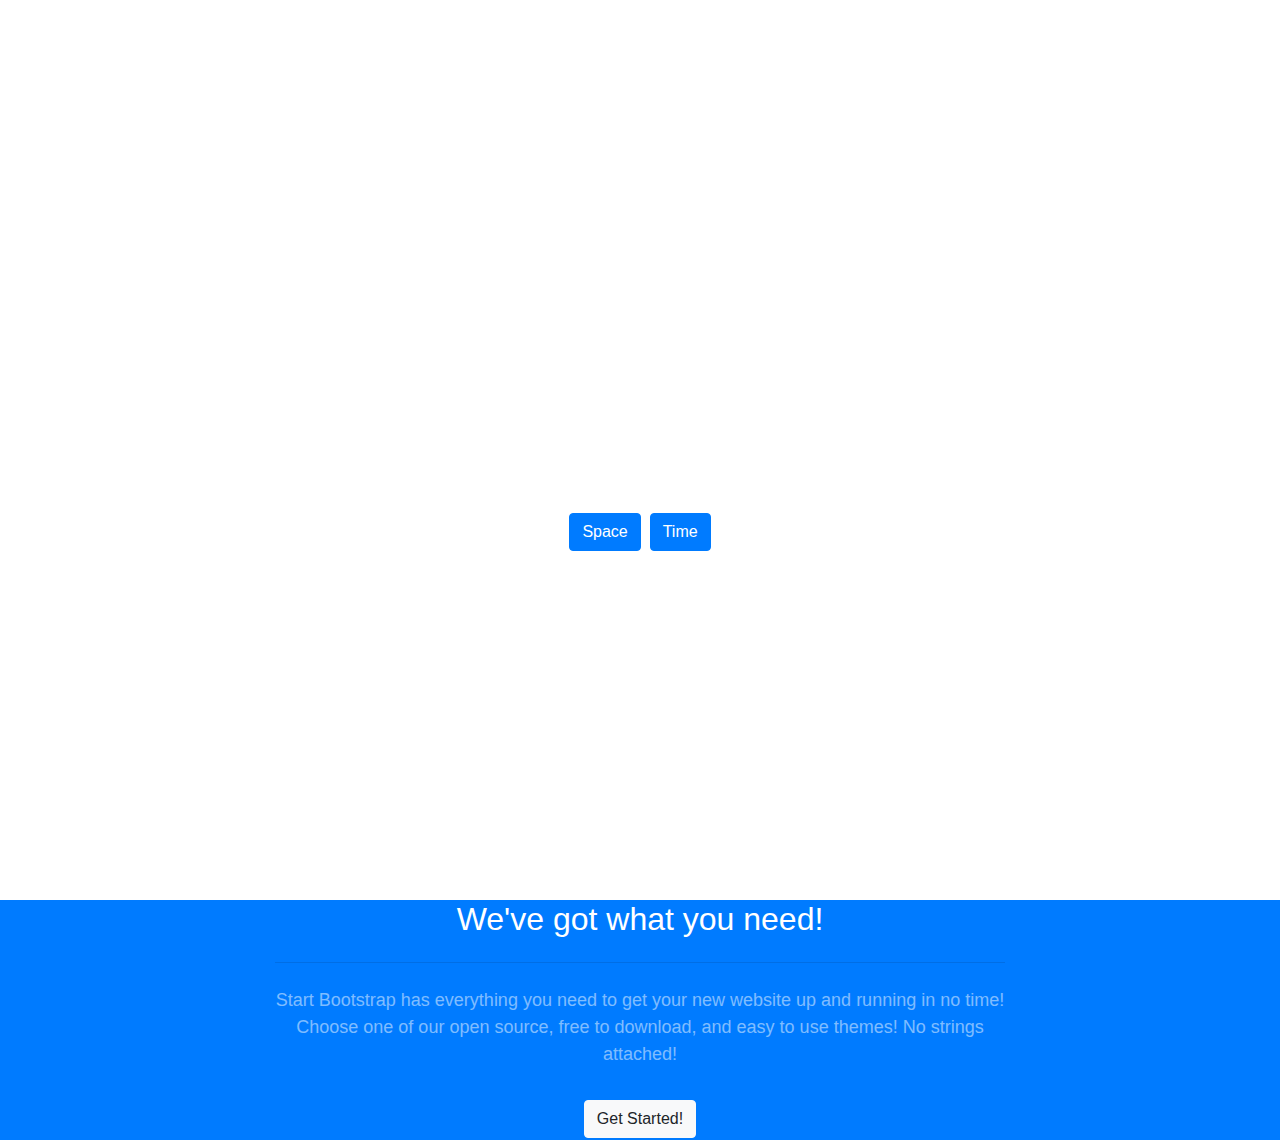
==== index.html @ 0086b5f1 "Updating bibliography and splash page" ====
<!DOCTYPE html>
<html>
<head>
<title>Asian-American Literature over space</title>
<script src="https://d3js.org/d3.v3.js"></script>
<script src="//www.amcharts.com/lib/4/core.js"></script>
<script src="//www.amcharts.com/lib/4/charts.js"></script>
<script src="//www.amcharts.com/lib/4/maps.js"></script>
<script src="//www.amcharts.com/lib/4/geodata/worldLow.js"></script>
<script src="https://www.amcharts.com/lib/4/themes/animated.js"></script>
<script src="https://ajax.googleapis.com/ajax/libs/jquery/3.3.1/jquery.min.js"></script>
<!-- <script src="scripts/responsive.min.js"></script>
 -->
<link rel="stylesheet" href="css/bootstrap.min.css">
<!-- Additional stylesheet link goes here -->
<link rel="stylesheet" type="text/css" href="css/boot.css">
</head>

<body id="page-top">

  <!-- Navigation -->
  <nav class="navbar navbar-expand-lg navbar-dark fixed-top py-3" id="mainNav">
    <div class="container">
      <a class="navbar-brand js-scroll-trigger" href="#page-top">Home</a>
      <button class="navbar-toggler navbar-toggler-right" type="button" data-toggle="collapse" data-target="#navbarResponsive" aria-controls="navbarResponsive" aria-expanded="false" aria-label="Toggle navigation">
        <span class="navbar-toggler-icon"></span>
      </button>
      <div class="collapse navbar-collapse" id="navbarResponsive">
        <ul class="navbar-nav ml-auto my-2 my-lg-0">
          <li class="nav-item">
            <a class="nav-link js-scroll-trigger" href="#about">About</a>
          </li>
          <li class="nav-item">
            <a class="nav-link js-scroll-trigger" href="#data">Data</a>
          </li>
          <li class="nav-item">
            <a class="nav-link js-scroll-trigger" href="#contact">Contact</a>
          </li>
        </ul>
      </div>
    </div>
  </nav>


   <!-- Masthead -->
  <header class="masthead">
    <div class="container h-100">
      <div class="row h-100 align-items-center justify-content-center text-center">
        <div class="col-lg-10 align-self-end">
          <h1 class="text-white font-weight-bold">Explore the history of Asian American Literature</h1>
<!--           <hr class="divider my-4 style="border-color:white;">">
 -->        </div>
        <div class="col-lg-8 align-self-baseline">
          <p class="text-white font-weight-light mb-5">Choose between a temporal or geographical persective and interact with data visualizations. Or, look at the data used.</p>
          <a class="btn btn-primary btn-xl js-scroll-trigger" href="#geography">Space</a>
            <a class="btn btn-primary btn-xl js-scroll-trigger" href="#geography">Time</a>
        </div>
      </div>
    </div>
  </header>

  <!-- About Section -->
  <section class="page-section bg-primary" id="about">
    <div class="container">
      <div class="row justify-content-center">
        <div class="col-lg-8 text-center">
          <h2 class="text-white mt-0">We've got what you need!</h2>
          <hr class="divider light my-4">
          <p class="text-white-50 mb-4">Start Bootstrap has everything you need to get your new website up and running in no time! Choose one of our open source, free to download, and easy to use themes! No strings attached!</p>
          <a class="btn btn-light btn-xl js-scroll-trigger" href="#services">Get Started!</a>
        </div>
      </div>
    </div>
  </section>

<script>


</script>
<script src="scripts/jquery.min.js"></script>
<script src="scripts/popper.min.js"></script>
<script src="scripts/bootstrap.min.js"></script>
</body>
</html>
---- css/boot.css ----
/*
:root {
  --blue: #007bff;
  --indigo: #6610f2;
  --purple: #6f42c1;
  --pink: #e83e8c;
  --red: #dc3545;
  --orange: #f4623a;
  --yellow: #ffc107;
  --green: #28a745;
  --teal: #20c997;
  --cyan: #17a2b8;
  --white: #fff;
  --gray: #6c757d;
  --gray-dark: #343a40;
  --primary: #f4623a;
  --secondary: #6c757d;
  --success: #28a745;
  --info: #17a2b8;
  --warning: #ffc107;
  --danger: #dc3545;
  --light: #f8f9fa;
  --dark: #343a40;
  --breakpoint-xs: 0;
  --breakpoint-sm: 576px;
  --breakpoint-md: 768px;
  --breakpoint-lg: 992px;
  --breakpoint-xl: 1200px;
  --font-family-sans-serif: "Merriweather Sans", -apple-system, BlinkMacSystemFont, "Segoe UI", Roboto, "Helvetica Neue", Arial, "Noto Sans", sans-serif, "Apple Color Emoji", "Segoe UI Emoji", "Segoe UI Symbol", "Noto Color Emoji";
  --font-family-monospace: SFMono-Regular, Menlo, Monaco, Consolas, "Liberation Mono", "Courier New", monospace;
}
*/
#main {
  background-color: blanchedalmond;
}

.row {
  font-size: xx-large;
}
p {
  font-size: large;
}

body {
/*	padding-bottom: 70px;
*/   
/* padding-top: 50px; 
*/
}

footer{
    height:70px; 
    background-color: chartreuse;

}
.list-inline{display:block;}
.list-inline li{display:inline-block;}
.list-inline li:after{margin:0 10px;}

ul li {
font-size: .8em;
}
/*img {
  width: 800px;
} */

ul {
list-style-type: none;
}
.card-img-top {
  width: 300px;
}



/* Here I change the default behavior
of these built in Bootstrap typography
classes to make them resize responsively. */
.display-3 {
  font-size: 7vmin;
}

.lead {
  font-size: 3vmin;
}

.no-padding {
  padding-left: 0;
  padding-right: 0;
}

.anyClass {
  height:150px;
  overflow-y: scroll;
}
.masthead {
  height: 100vh;
  min-height: 500px;
  background-image: url("../images/uchicago.jpeg");
  background-size: cover;
  background-position: center;
  background-repeat: no-repeat;
}
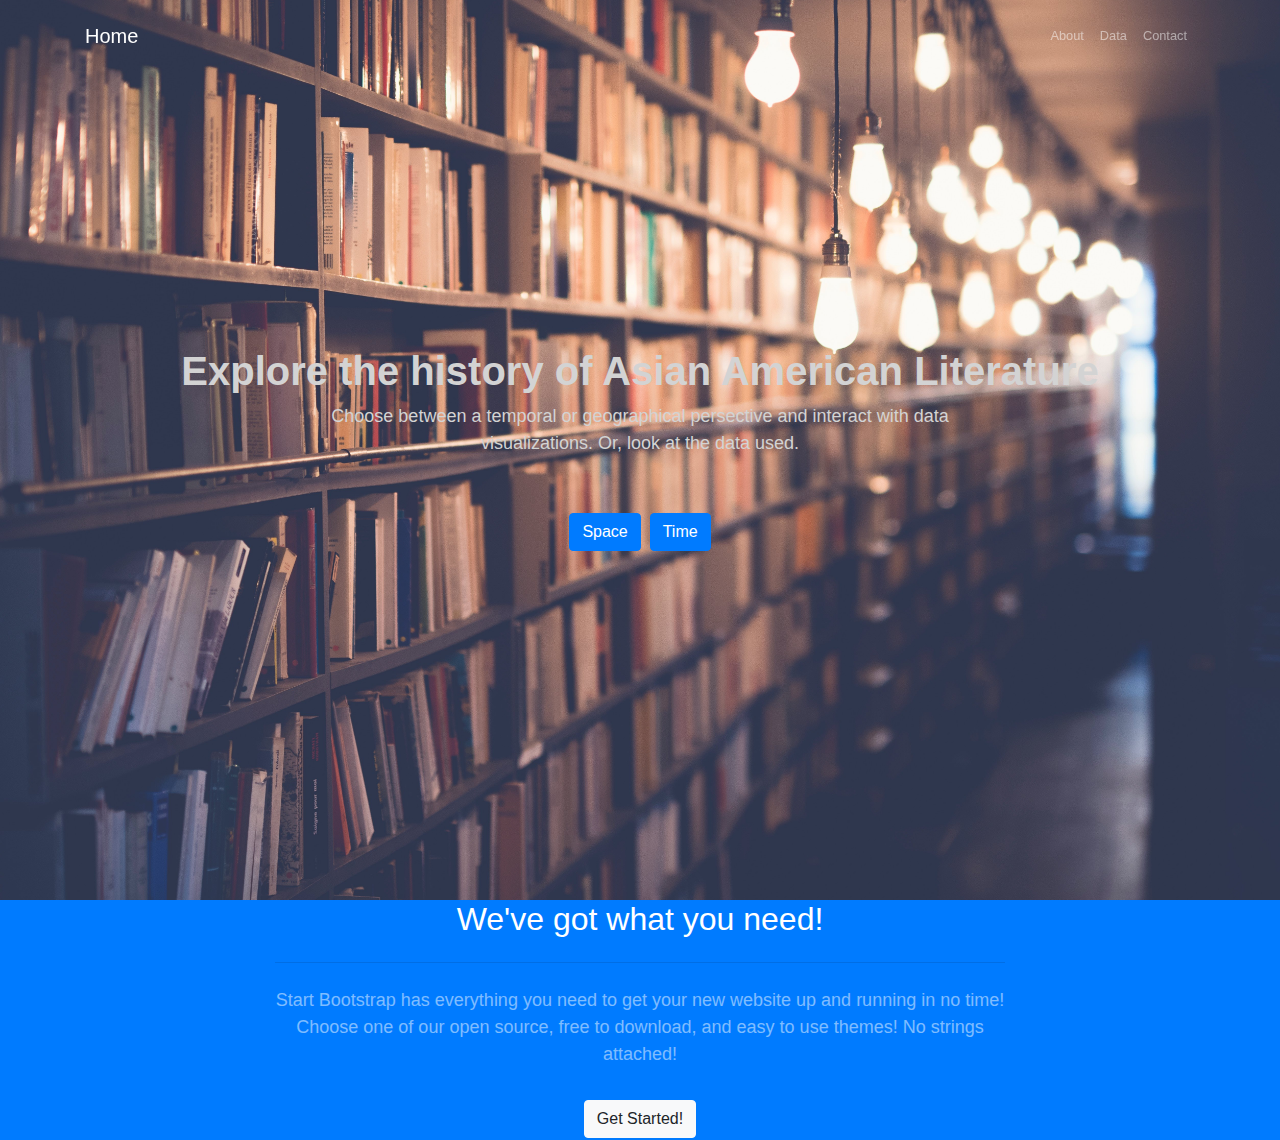
==== commit 7f2d01e7: "Changing color of font" ====
--- a/index.html
+++ b/index.html
@@ -47,11 +47,11 @@
     <div class="container h-100">
       <div class="row h-100 align-items-center justify-content-center text-center">
         <div class="col-lg-10 align-self-end">
-          <h1 class="text-white font-weight-bold">Explore the history of Asian American Literature</h1>
+          <h1 class="font-weight-bold" style="color: lightgray;">Explore the history of Asian American Literature</h1>
 <!--           <hr class="divider my-4 style="border-color:white;">">
  -->        </div>
         <div class="col-lg-8 align-self-baseline">
-          <p class="text-white font-weight-light mb-5">Choose between a temporal or geographical persective and interact with data visualizations. Or, look at the data used.</p>
+          <p class="font-weight-light mb-5" style="color:lightgray;">Choose between a temporal or geographical persective and interact with data visualizations. Or, look at the data used.</p>
           <a class="btn btn-primary btn-xl js-scroll-trigger" href="#geography">Space</a>
             <a class="btn btn-primary btn-xl js-scroll-trigger" href="#geography">Time</a>
         </div>
--- a/css/boot.css
+++ b/css/boot.css
@@ -96,8 +96,8 @@
 .masthead {
   height: 100vh;
   min-height: 500px;
-  background-image: url("../images/uchicago.jpeg");
+  background-image: url("../images/blur-book-stack-books-590493.jpg");
   background-size: cover;
   background-position: center;
   background-repeat: no-repeat;
-}+}
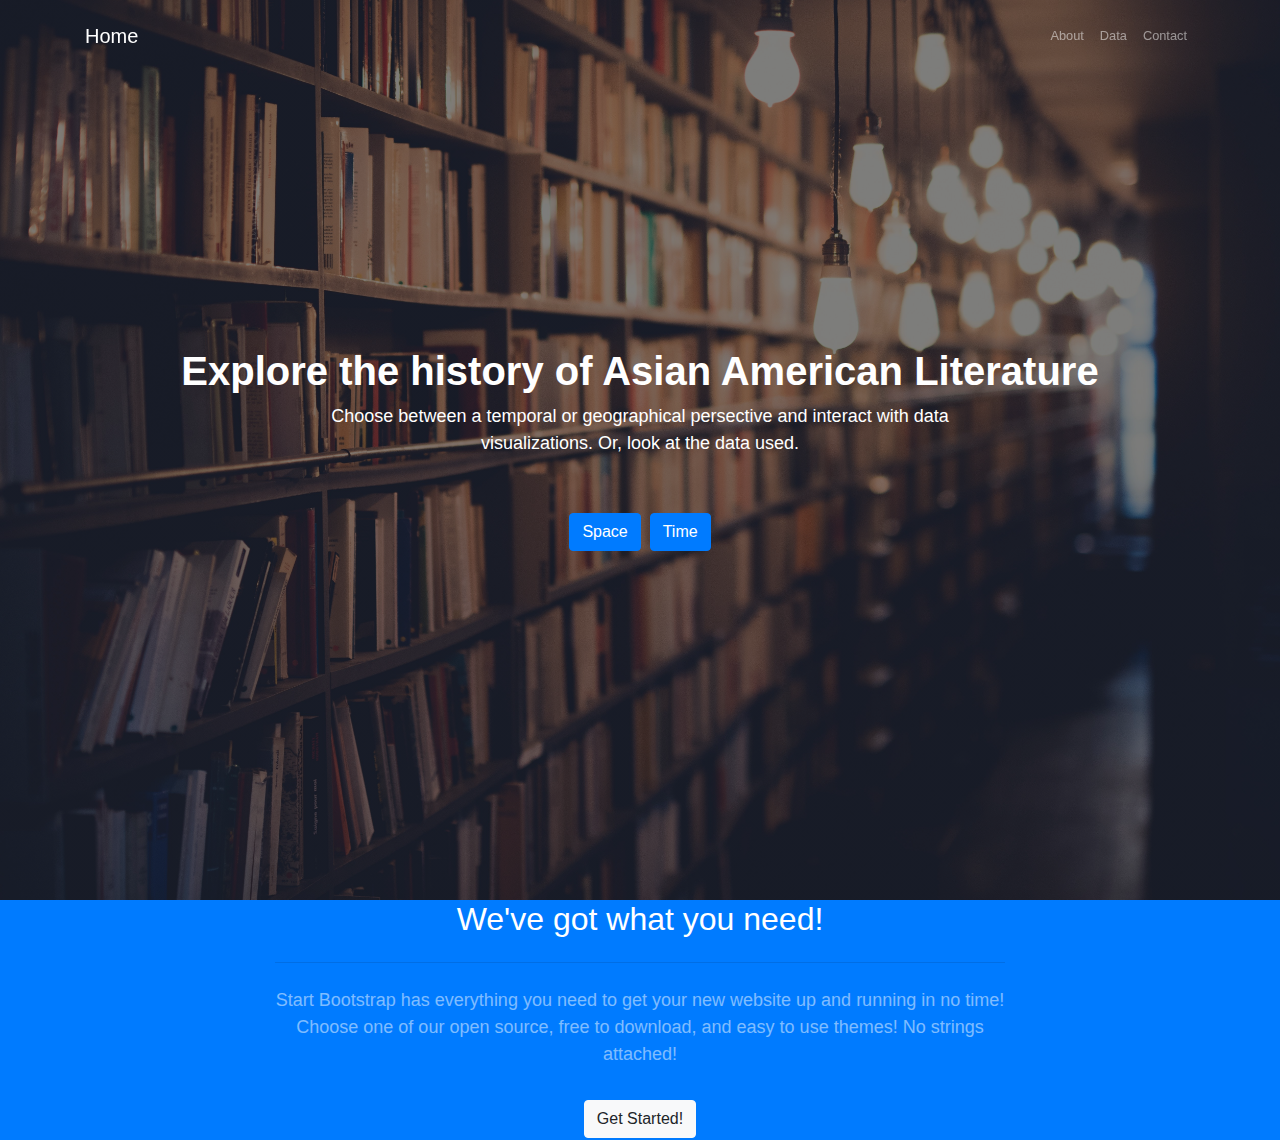
==== commit f5dc71be: "Darkening background" ====
--- a/index.html
+++ b/index.html
@@ -47,13 +47,13 @@
     <div class="container h-100">
       <div class="row h-100 align-items-center justify-content-center text-center">
         <div class="col-lg-10 align-self-end">
-          <h1 class="font-weight-bold" style="color: lightgray;">Explore the history of Asian American Literature</h1>
+          <h1 class="text-white font-weight-bold">Explore the history of Asian American Literature</h1>
 <!--           <hr class="divider my-4 style="border-color:white;">">
  -->        </div>
         <div class="col-lg-8 align-self-baseline">
-          <p class="font-weight-light mb-5" style="color:lightgray;">Choose between a temporal or geographical persective and interact with data visualizations. Or, look at the data used.</p>
-          <a class="btn btn-primary btn-xl js-scroll-trigger" href="#geography">Space</a>
-            <a class="btn btn-primary btn-xl js-scroll-trigger" href="#geography">Time</a>
+          <p class="text-white font-weight-light mb-5">Choose between a temporal or geographical persective and interact with data visualizations. Or, look at the data used.</p>
+          <a class="btn btn-primary btn-xl js-scroll-trigger" href="geography.html">Space</a>
+            <a class="btn btn-primary btn-xl js-scroll-trigger" href="timeline.html">Time</a>
         </div>
       </div>
     </div>
--- a/css/boot.css
+++ b/css/boot.css
@@ -96,7 +96,9 @@
 .masthead {
   height: 100vh;
   min-height: 500px;
-  background-image: url("../images/blur-book-stack-books-590493.jpg");
+  background: linear-gradient(rgba(0, 0, 0, 0.5), rgba(0, 0, 0, 0.5)), url('../images/blur-book-stack-books-590493.jpg');
+  /*background-image: url("../images/blur-book-stack-books-590493.jpg");
+  */
   background-size: cover;
   background-position: center;
   background-repeat: no-repeat;
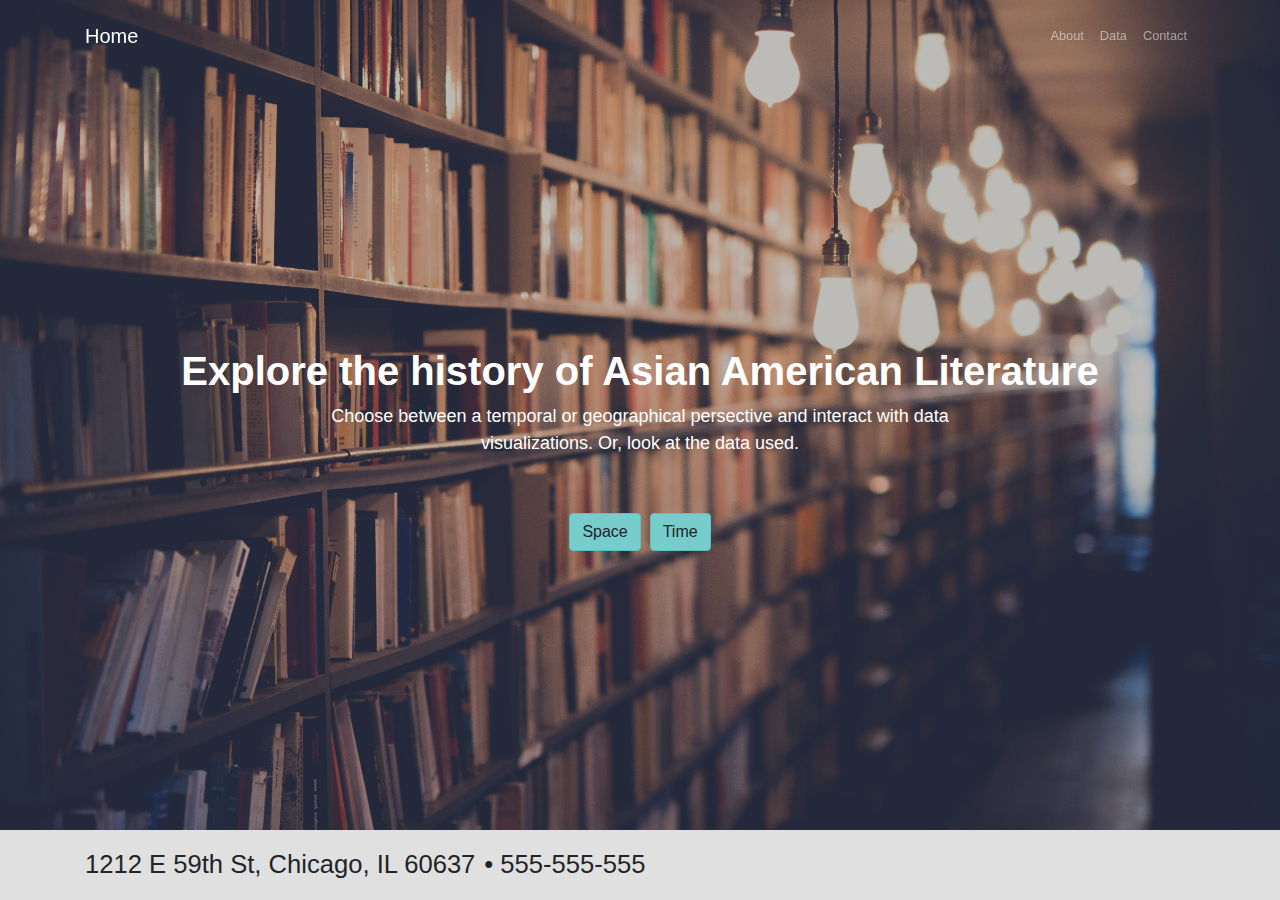
==== commit fac21923: "Modifying navbar" ====
--- a/index.html
+++ b/index.html
@@ -60,7 +60,7 @@
   </header>
 
   <!-- About Section -->
-  <section class="page-section bg-primary" id="about">
+<!--   <section class="page-section bg-white" id="about">
     <div class="container">
       <div class="row justify-content-center">
         <div class="col-lg-8 text-center">
@@ -72,6 +72,22 @@
       </div>
     </div>
   </section>
+ -->
+    <footer class="fixed-bottom font-small page-footer d-none d-md-block" style="background:#e0e0e0">
+    <div class="container">
+      <div class="row py-2">
+        <div class="col">
+          <ul class="list-inline">
+           <li>1212 E 59th St, Chicago, IL 60637</li>
+           <li>&bull; 555-555-555</li>
+         </ul>
+       </div>
+     </div>
+     <div>
+     </div>
+   </div>
+ </footer>
+
 
 <script>
 
--- a/css/boot.css
+++ b/css/boot.css
@@ -96,10 +96,86 @@
 .masthead {
   height: 100vh;
   min-height: 500px;
-  background: linear-gradient(rgba(0, 0, 0, 0.5), rgba(0, 0, 0, 0.5)), url('../images/blur-book-stack-books-590493.jpg');
+  background: linear-gradient(rgba(0, 0, 0, 0.25), rgba(0, 0, 0, 0.25)), url('../images/blur-book-stack-books-590493.jpg');
   /*background-image: url("../images/blur-book-stack-books-590493.jpg");
   */
   background-size: cover;
   background-position: center;
   background-repeat: no-repeat;
 }
+
+.btn-primary {
+    color: #212529;
+    background-color: #7cc;
+    border-color: #5bc2c2
+}
+
+.btn-primary:hover {
+    color: #212529;
+    background-color: #52bebe;
+    border-color: #8ad3d3
+}
+
+.btn-primary:focus,
+.btn-primary.focus {
+    box-shadow: 0 0 0 .2rem rgba(91, 194, 194, 0.5)
+}
+
+.btn-primary.disabled,
+.btn-primary:disabled {
+    color: #212529;
+    background-color: #7cc;
+    border-color: #5bc2c2
+}
+
+.btn-primary:not(:disabled):not(.disabled):active,
+.btn-primary:not(:disabled):not(.disabled).active,
+.show>.btn-primary.dropdown-toggle {
+    color: #212529;
+    background-color: #9cdada;
+    border-color: #2e7c7c
+}
+
+.btn-primary:not(:disabled):not(.disabled):active:focus,
+.btn-primary:not(:disabled):not(.disabled).active:focus,
+.show>.btn-primary.dropdown-toggle:focus {
+    box-shadow: 0 0 0 .2rem rgba(91, 194, 194, 0.5)
+}
+
+.btn-outline-primary {
+    color: #7cc;
+    background-color: transparent;
+    background-image: none;
+    border-color: #7cc
+}
+
+.btn-outline-primary:hover {
+    color: #222;
+    background-color: #8ad3d3;
+    border-color: #7cc
+}
+
+.btn-outline-primary:focus,
+.btn-outline-primary.focus {
+    box-shadow: 0 0 0 .2rem rgba(119, 204, 204, 0.5)
+}
+
+.btn-outline-primary.disabled,
+.btn-outline-primary:disabled {
+    color: #7cc;
+    background-color: transparent
+}
+
+.btn-outline-primary:not(:disabled):not(.disabled):active,
+.btn-outline-primary:not(:disabled):not(.disabled).active,
+.show>.btn-outline-primary.dropdown-toggle {
+    color: #212529;
+    background-color: #8ad3d3;
+    border-color: #7cc
+}
+
+.btn-outline-primary:not(:disabled):not(.disabled):active:focus,
+.btn-outline-primary:not(:disabled):not(.disabled).active:focus,
+.show>.btn-outline-primary.dropdown-toggle:focus {
+    box-shadow: 0 0 0 .2rem rgba(119, 204, 204, 0.5)
+}
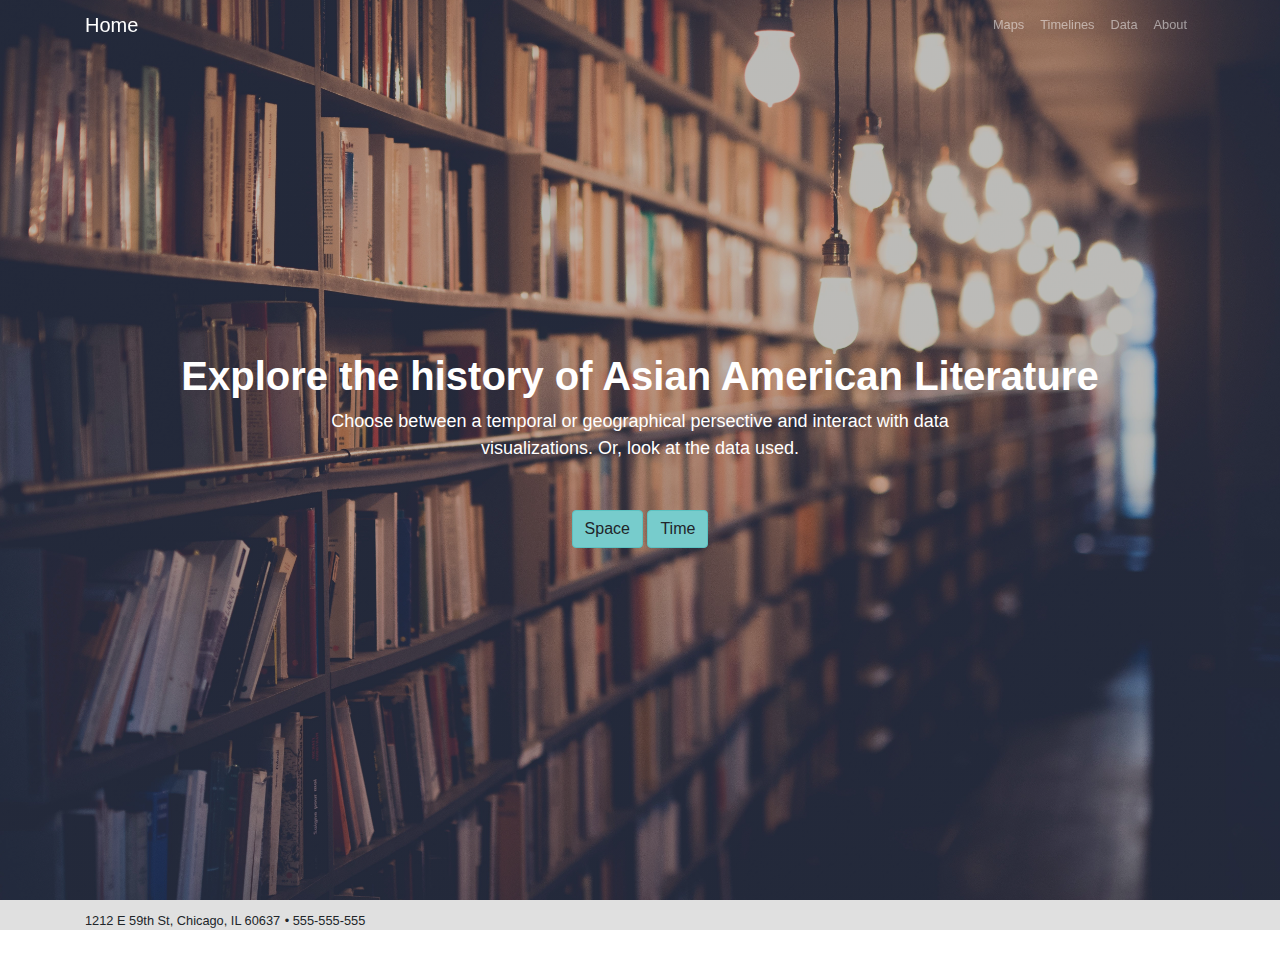
==== commit cffb05eb: "Adding more data and making html nicer" ====
--- a/index.html
+++ b/index.html
@@ -2,7 +2,6 @@
 <html>
 <head>
 <title>Asian-American Literature over space</title>
-<script src="https://d3js.org/d3.v3.js"></script>
 <script src="//www.amcharts.com/lib/4/core.js"></script>
 <script src="//www.amcharts.com/lib/4/charts.js"></script>
 <script src="//www.amcharts.com/lib/4/maps.js"></script>
@@ -16,25 +15,28 @@
 <link rel="stylesheet" type="text/css" href="css/boot.css">
 </head>
 
-<body id="page-top">
+<body id="page-top" style="padding-top: 0px;">
 
   <!-- Navigation -->
   <nav class="navbar navbar-expand-lg navbar-dark fixed-top py-3" id="mainNav">
     <div class="container">
-      <a class="navbar-brand js-scroll-trigger" href="#page-top">Home</a>
+      <a class="navbar-brand js-scroll-trigger" href="index.html">Home</a>
       <button class="navbar-toggler navbar-toggler-right" type="button" data-toggle="collapse" data-target="#navbarResponsive" aria-controls="navbarResponsive" aria-expanded="false" aria-label="Toggle navigation">
         <span class="navbar-toggler-icon"></span>
       </button>
       <div class="collapse navbar-collapse" id="navbarResponsive">
         <ul class="navbar-nav ml-auto my-2 my-lg-0">
           <li class="nav-item">
-            <a class="nav-link js-scroll-trigger" href="#about">About</a>
+            <a class="nav-link js-scroll-trigger" href="geography.html">Maps</a>
           </li>
           <li class="nav-item">
-            <a class="nav-link js-scroll-trigger" href="#data">Data</a>
+            <a class="nav-link js-scroll-trigger" href="timeline.html">Timelines</a>
           </li>
           <li class="nav-item">
-            <a class="nav-link js-scroll-trigger" href="#contact">Contact</a>
+            <a class="nav-link js-scroll-trigger" href="data.html">Data</a>
+          </li>
+          <li class="nav-item">
+            <a class="nav-link js-scroll-trigger" href="about.html">About</a>
           </li>
         </ul>
       </div>
@@ -73,7 +75,7 @@
     </div>
   </section>
  -->
-    <footer class="fixed-bottom font-small page-footer d-none d-md-block" style="background:#e0e0e0">
+    <footer class="font-small page-footer d-none d-md-block" style="background:#e0e0e0">
     <div class="container">
       <div class="row py-2">
         <div class="col">
--- a/css/boot.css
+++ b/css/boot.css
@@ -34,22 +34,22 @@
   background-color: blanchedalmond;
 }
 
-.row {
+/*.row {
   font-size: xx-large;
-}
+}*/
 p {
   font-size: large;
 }
 
 body {
-/*	padding-bottom: 70px;
-*/   
-/* padding-top: 50px; 
-*/
+	padding-bottom: 30px;
+   
+ padding-top: 50px; 
+
 }
 
 footer{
-    height:70px; 
+    height:30px; 
     background-color: chartreuse;
 
 }
@@ -72,7 +72,9 @@
 }
 
 
-
+tr.odd {
+  background: #F9F9F9;
+}
 /* Here I change the default behavior
 of these built in Bootstrap typography
 classes to make them resize responsively. */
@@ -88,11 +90,13 @@
   padding-left: 0;
   padding-right: 0;
 }
-
-.anyClass {
+.navbar {
+  height: 50px;
+}
+/*.anyClass {
   height:150px;
   overflow-y: scroll;
-}
+}*/
 .masthead {
   height: 100vh;
   min-height: 500px;
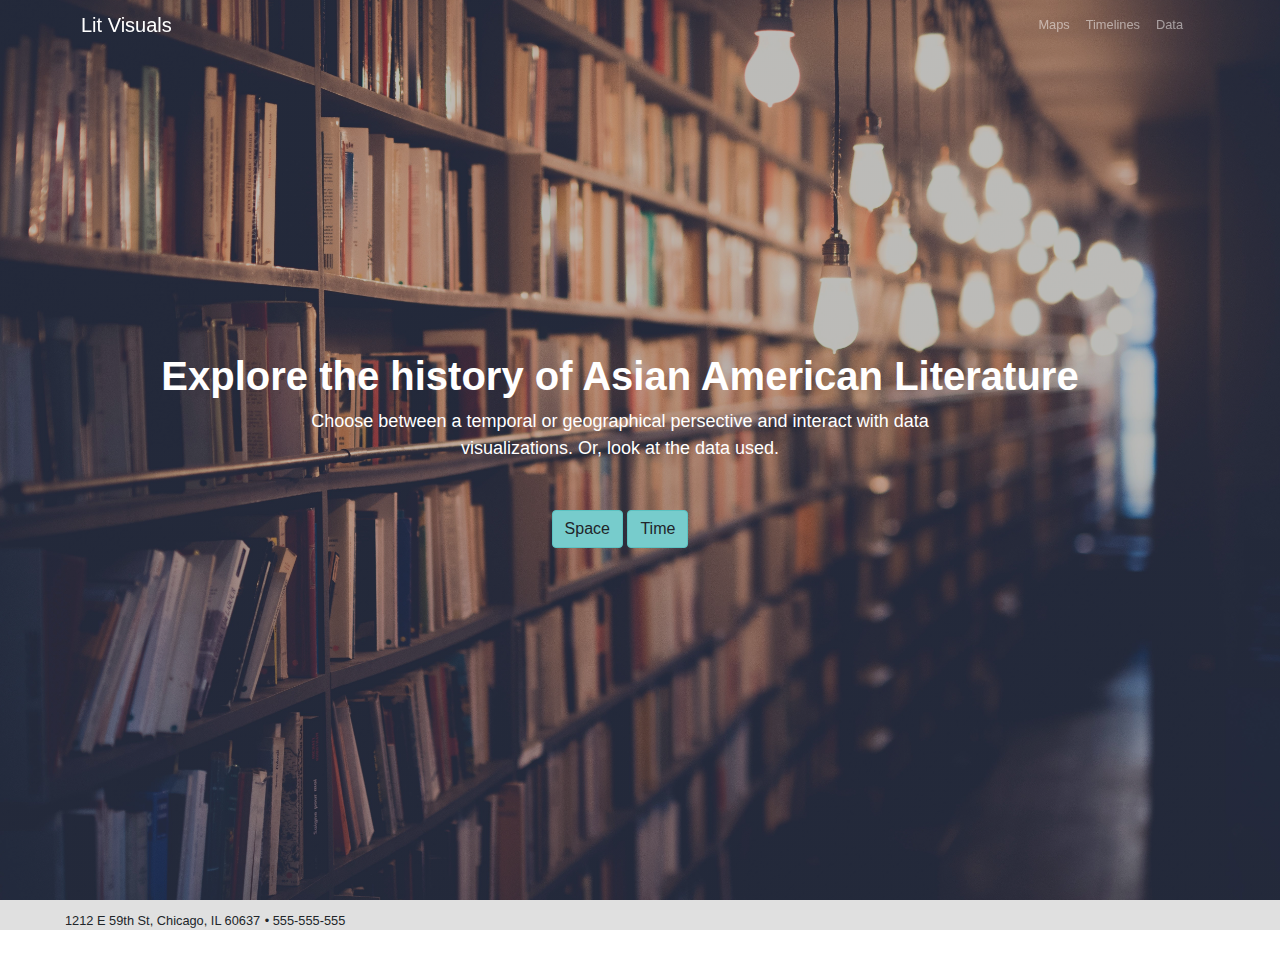
==== commit f9d5c622: "Changing page names" ====
--- a/index.html
+++ b/index.html
@@ -1,7 +1,7 @@
 <!DOCTYPE html>
 <html>
 <head>
-<title>Asian-American Literature over space</title>
+<title>Lit Visuals - Maps and Timelines for Asian-American Literature </title>
 <script src="//www.amcharts.com/lib/4/core.js"></script>
 <script src="//www.amcharts.com/lib/4/charts.js"></script>
 <script src="//www.amcharts.com/lib/4/maps.js"></script>
@@ -20,7 +20,7 @@
   <!-- Navigation -->
   <nav class="navbar navbar-expand-lg navbar-dark fixed-top py-3" id="mainNav">
     <div class="container">
-      <a class="navbar-brand js-scroll-trigger" href="index.html">Home</a>
+      <a class="navbar-brand js-scroll-trigger" href="index.html">Lit Visuals</a>
       <button class="navbar-toggler navbar-toggler-right" type="button" data-toggle="collapse" data-target="#navbarResponsive" aria-controls="navbarResponsive" aria-expanded="false" aria-label="Toggle navigation">
         <span class="navbar-toggler-icon"></span>
       </button>
@@ -34,9 +34,6 @@
           </li>
           <li class="nav-item">
             <a class="nav-link js-scroll-trigger" href="data.html">Data</a>
-          </li>
-          <li class="nav-item">
-            <a class="nav-link js-scroll-trigger" href="about.html">About</a>
           </li>
         </ul>
       </div>
--- a/css/boot.css
+++ b/css/boot.css
@@ -71,7 +71,10 @@
   width: 300px;
 }
 
-
+.container{
+  margin-right: 50px;
+  margin-left: 50px;
+}
 tr.odd {
   background: #F9F9F9;
 }
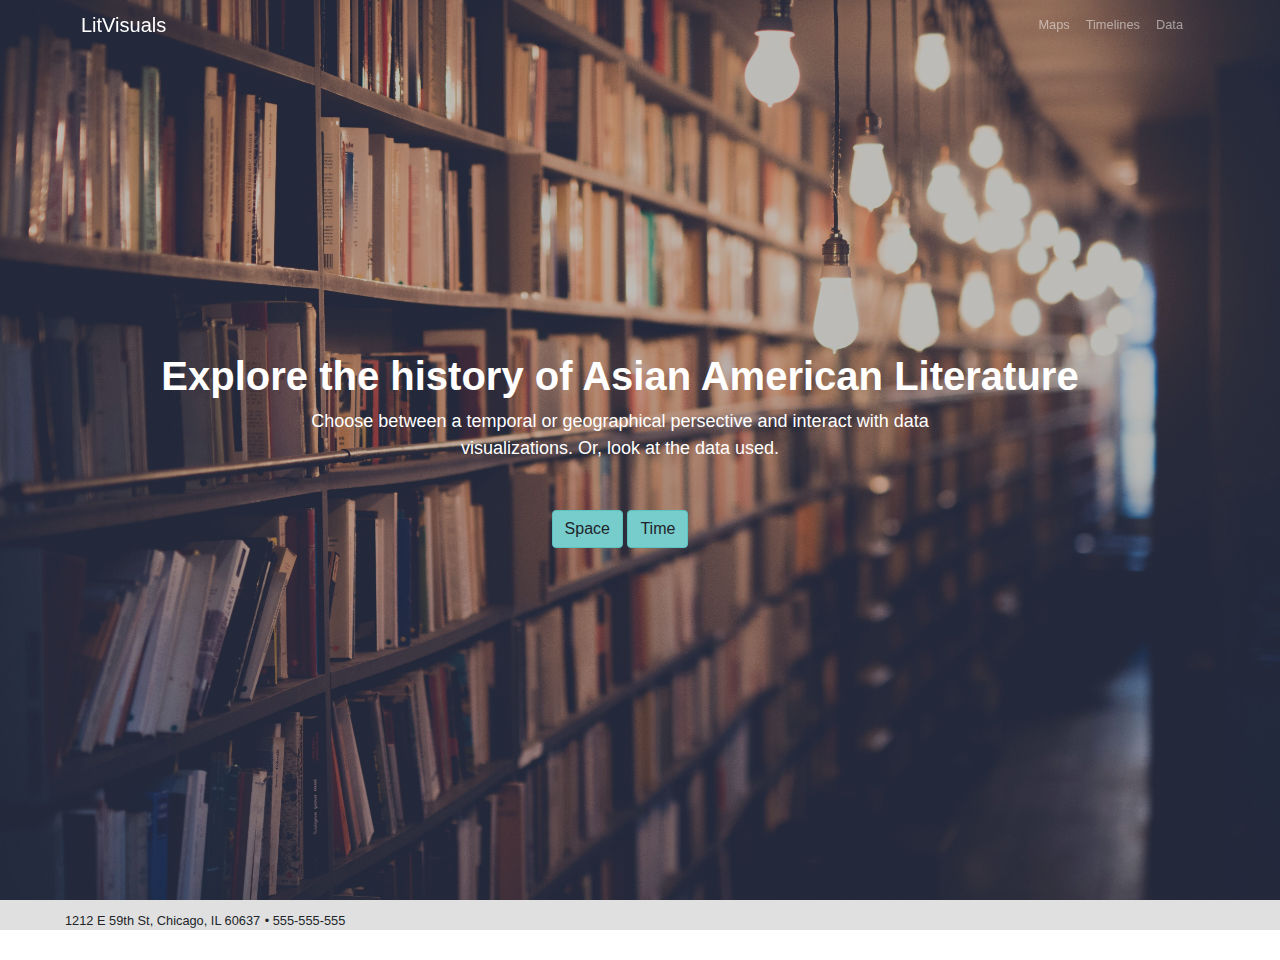
==== commit 64dca43e: "Changing page names" ====
--- a/index.html
+++ b/index.html
@@ -1,7 +1,7 @@
 <!DOCTYPE html>
 <html>
 <head>
-<title>Lit Visuals - Maps and Timelines for Asian-American Literature </title>
+<title>LitVisuals - Maps and Timelines for Asian-American Literature </title>
 <script src="//www.amcharts.com/lib/4/core.js"></script>
 <script src="//www.amcharts.com/lib/4/charts.js"></script>
 <script src="//www.amcharts.com/lib/4/maps.js"></script>
@@ -20,7 +20,7 @@
   <!-- Navigation -->
   <nav class="navbar navbar-expand-lg navbar-dark fixed-top py-3" id="mainNav">
     <div class="container">
-      <a class="navbar-brand js-scroll-trigger" href="index.html">Lit Visuals</a>
+      <a class="navbar-brand js-scroll-trigger" href="index.html">LitVisuals</a>
       <button class="navbar-toggler navbar-toggler-right" type="button" data-toggle="collapse" data-target="#navbarResponsive" aria-controls="navbarResponsive" aria-expanded="false" aria-label="Toggle navigation">
         <span class="navbar-toggler-icon"></span>
       </button>
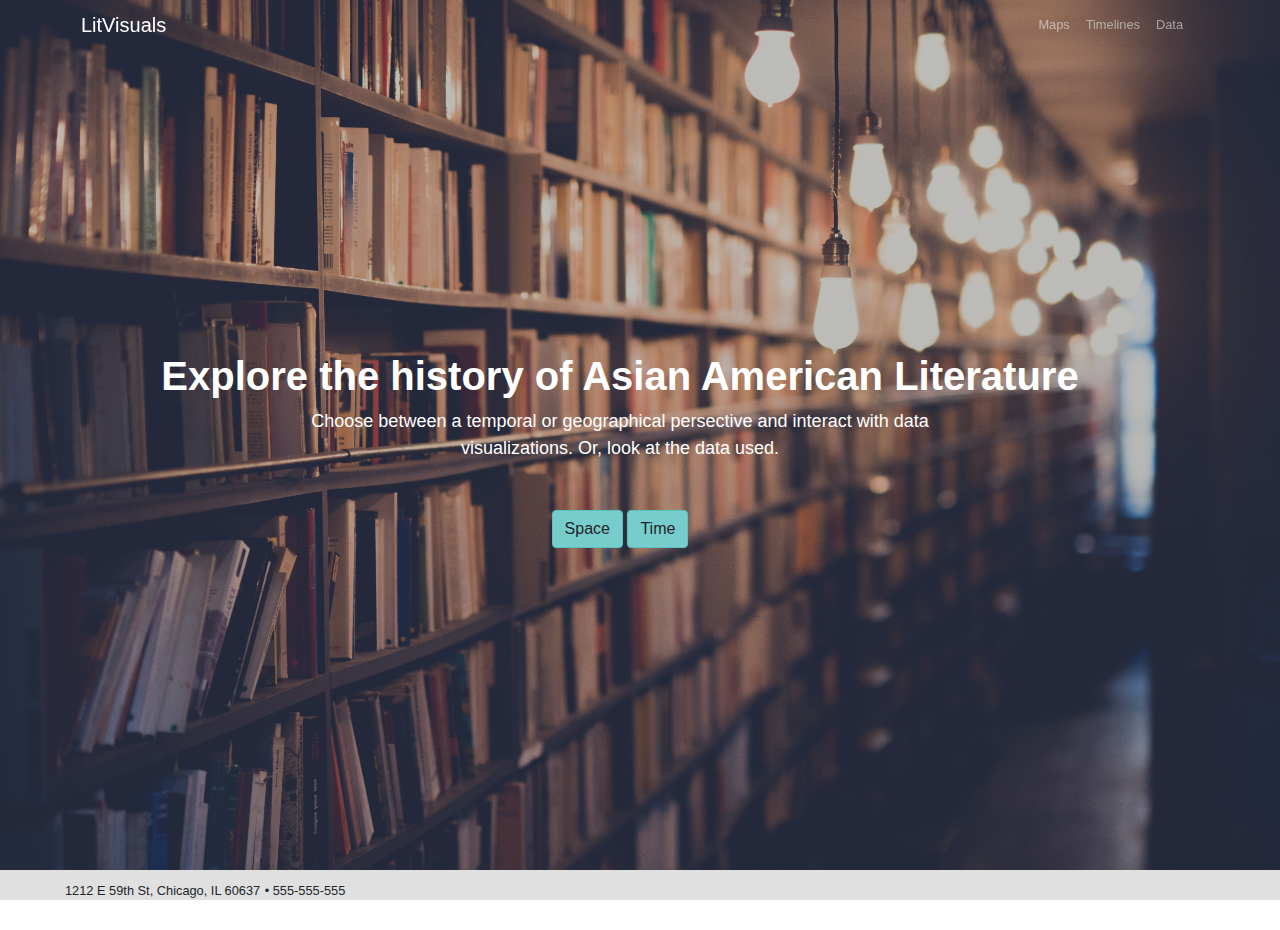
==== commit 5e72ef4f: "Fixing footer" ====
--- a/index.html
+++ b/index.html
@@ -72,7 +72,7 @@
     </div>
   </section>
  -->
-    <footer class="font-small page-footer d-none d-md-block" style="background:#e0e0e0">
+    <footer class="fixed-bottom font-small page-footer d-none d-md-block" style="background:#e0e0e0">
     <div class="container">
       <div class="row py-2">
         <div class="col">
